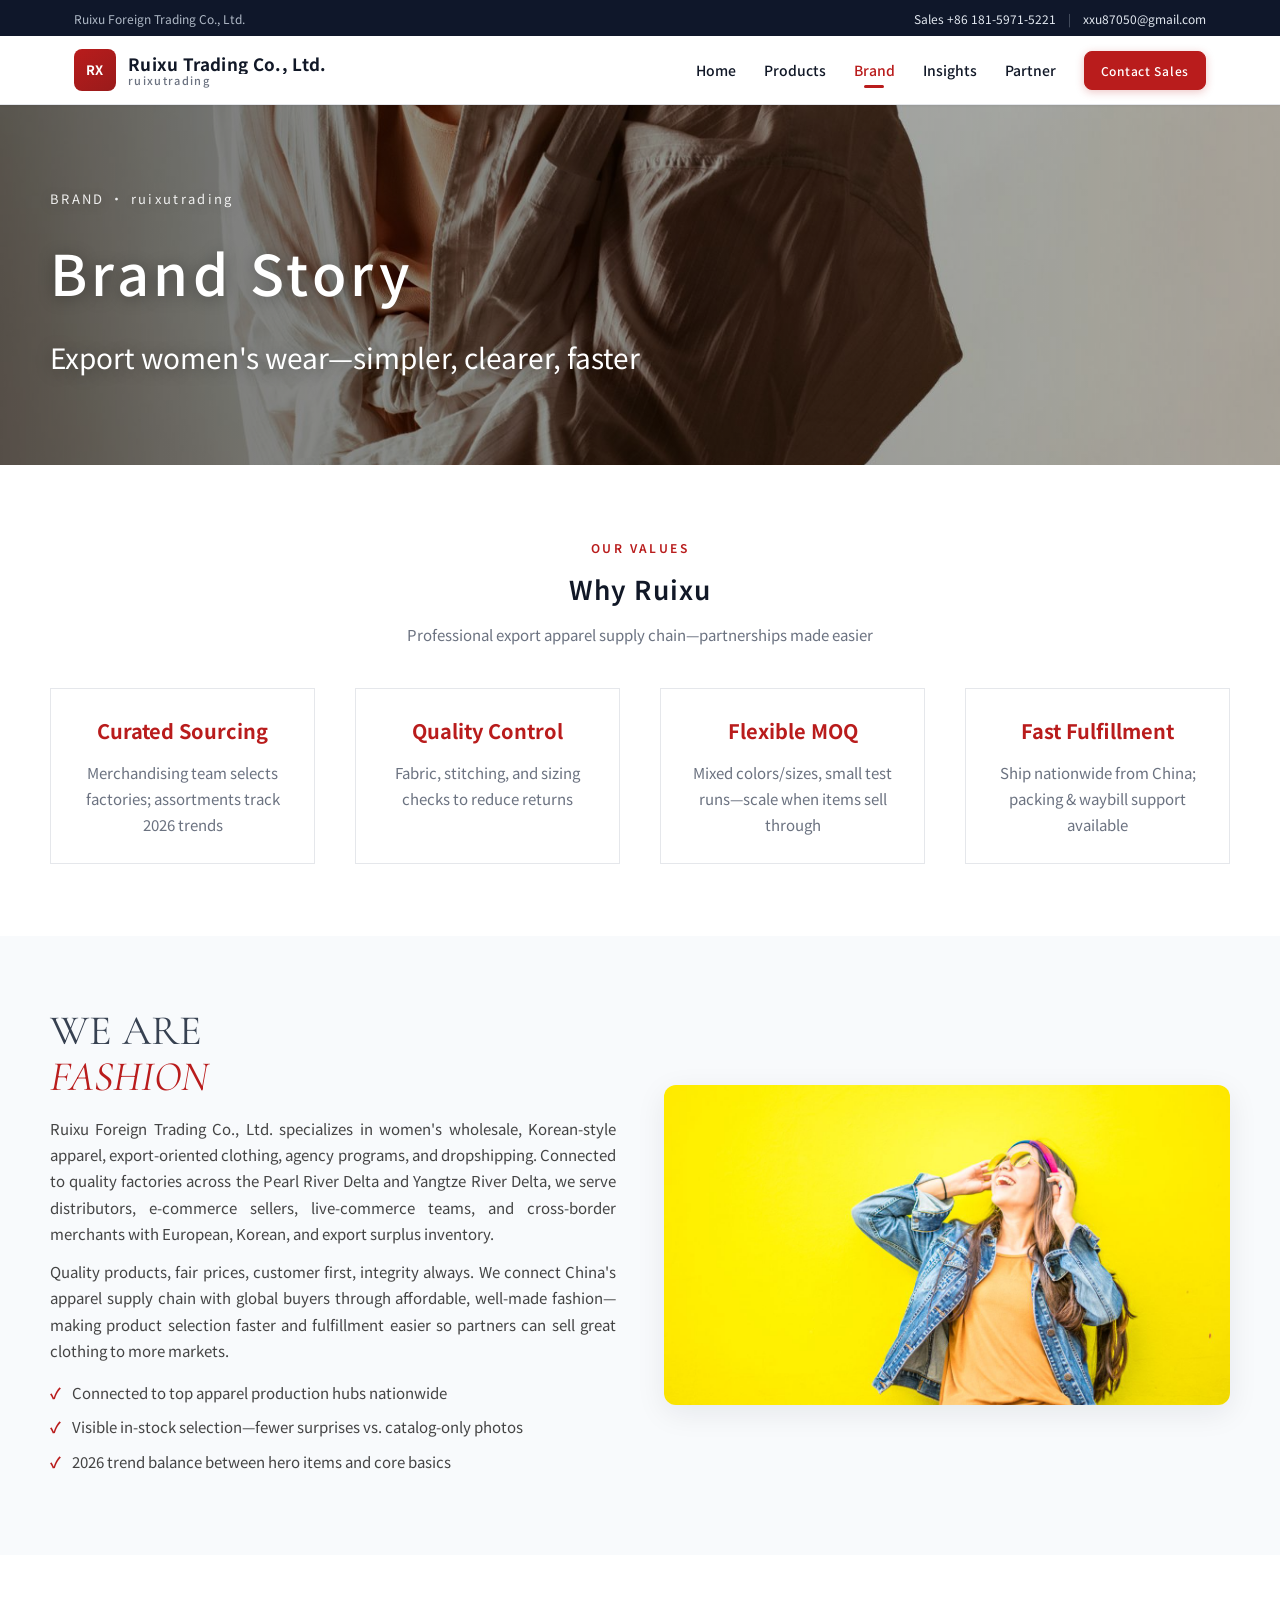
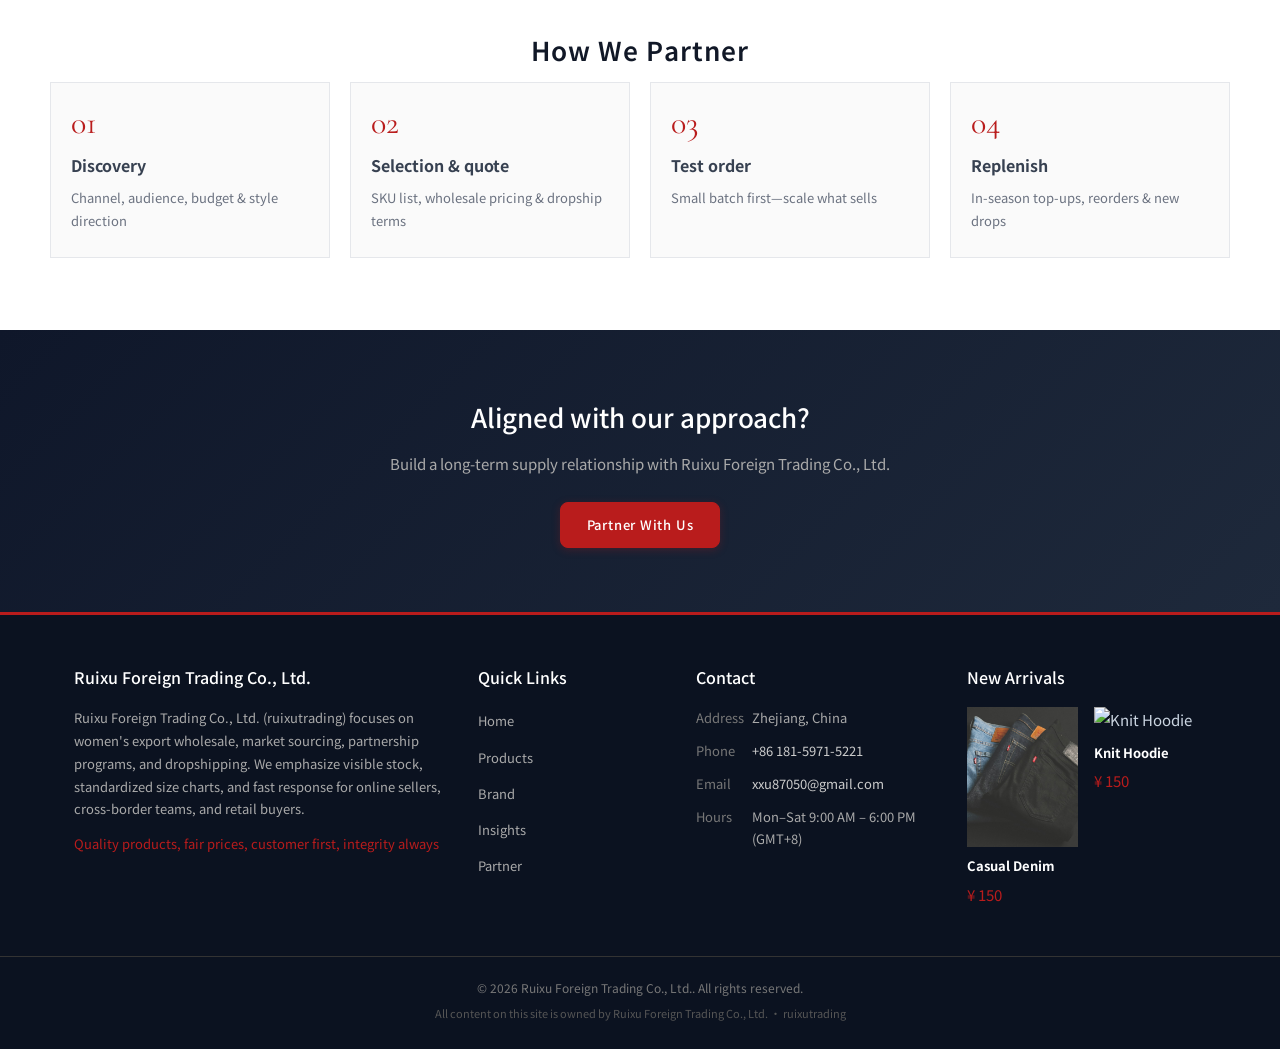
==== brand.html @ 1c5f370b "Initial commit: Ruixu Trading static site for Vercel. English multi-page wholesale site with assets," ====
<!DOCTYPE html>
<html lang="en">
  <head>
    <meta charset="UTF-8" />
    <meta name="viewport" content="width=device-width, initial-scale=1.0" />
    <title>Brand | Ruixu Foreign Trading</title>
    <link rel="stylesheet" href="css/style.css" />
  </head>
  <body data-page="brand">
    <div id="app">
      <main>
        <section class="hero hero--short hero--overlay" data-bg="heroBrand">
          <div class="hero__overlay">
            <div class="hero__inner">
              <p class="hero__eyebrow">BRAND · ruixutrading</p>
              <h1 class="hero__title">Brand Story</h1>
              <p class="hero__subtitle">Export women's wear—simpler, clearer, faster</p>
            </div>
          </div>
        </section>

        <section class="section">
          <div class="section__inner">
            <span class="section__eyebrow">OUR VALUES</span>
            <h2 class="section__title">Why Ruixu</h2>
            <p class="section__subtitle">Professional export apparel supply chain—partnerships made easier</p>
            <div class="features features--four" id="brand-values"></div>
          </div>
        </section>

        <section class="section section--gray">
          <div class="section__inner split">
            <div class="split__content">
              <h2>WE ARE<br /><em>FASHION</em></h2>
              <p id="brand-intro"></p>
              <p id="brand-motto"></p>
              <ul class="check-list">
                <li>Connected to top apparel production hubs nationwide</li>
                <li>Visible in-stock selection—fewer surprises vs. catalog-only photos</li>
                <li>2026 trend balance between hero items and core basics</li>
              </ul>
            </div>
            <div class="split__image" data-bg="weAreFashion"></div>
          </div>
        </section>

        <section class="section">
          <div class="section__inner">
            <h2 class="section__title">How We Partner</h2>
            <div class="steps">
              <div class="step"><span>01</span><h3>Discovery</h3><p>Channel, audience, budget & style direction</p></div>
              <div class="step"><span>02</span><h3>Selection & quote</h3><p>SKU list, wholesale pricing & dropship terms</p></div>
              <div class="step"><span>03</span><h3>Test order</h3><p>Small batch first—scale what sells</p></div>
              <div class="step"><span>04</span><h3>Replenish</h3><p>In-season top-ups, reorders & new drops</p></div>
            </div>
          </div>
        </section>

        <section class="cta-band">
          <div class="cta-band__inner">
            <h2>Aligned with our approach?</h2>
            <p>Build a long-term supply relationship with Ruixu Foreign Trading Co., Ltd.</p>
            <a class="btn btn--accent" href="franchise.html">Partner With Us</a>
          </div>
        </section>
      </main>
    </div>
    <script src="js/site-data.js"></script>
    <script src="js/apply-images.js"></script>
    <script src="js/layout.js"></script>
    <script>
      const { intro, motto, mission, brandValues } = window.SITE;
      document.getElementById("brand-intro").textContent = intro;
      document.getElementById("brand-motto").textContent = `${motto}. ${mission}`;
      const wrap = document.getElementById("brand-values");
      brandValues.forEach((v) => {
        wrap.insertAdjacentHTML(
          "beforeend",
          `<div class="feature feature--card"><h3>${v.title}</h3><p>${v.desc}</p></div>`
        );
      });
    </script>
  </body>
</html>
---- css/style.css ----
@import url("https://fonts.googleapis.com/css2?family=Cormorant+Garamond:ital,wght@0,400;0,600;1,400&family=Noto+Sans+SC:wght@300;400;500;700&display=swap");

:root {
  --accent: #b91c1c;
  --accent-dark: #991b1b;
  --accent-soft: #fef2f2;
  --ink: #111827;
  --text: #374151;
  --muted: #6b7280;
  --line: #e5e7eb;
  --surface: #ffffff;
  --surface-muted: #f8fafc;
  --surface-dark: #0f172a;
  --max: 1180px;
  --header-h: 68px;
  --topbar-h: 36px;
  --radius: 8px;
  --radius-lg: 12px;
  --shadow-sm: 0 1px 2px rgba(15, 23, 42, 0.06);
  --shadow-md: 0 8px 30px rgba(15, 23, 42, 0.08);
  --font-display: "Cormorant Garamond", Georgia, "Times New Roman", serif;
}

*,
*::before,
*::after {
  box-sizing: border-box;
}

html {
  scroll-behavior: smooth;
}

body {
  margin: 0;
  color: var(--text);
  font-family: "Noto Sans SC", "PingFang SC", "Microsoft YaHei", sans-serif;
  font-size: 15px;
  line-height: 1.75;
  background: var(--surface);
  -webkit-font-smoothing: antialiased;
}

img {
  max-width: 100%;
  display: block;
}

a {
  color: inherit;
  text-decoration: none;
}

#app {
  min-height: 100vh;
  display: flex;
  flex-direction: column;
}

main {
  flex: 1;
}

.site-shell {
  position: sticky;
  top: 0;
  z-index: 200;
  box-shadow: var(--shadow-sm);
}

.topbar {
  background: var(--surface-dark);
  color: #cbd5e1;
  font-size: 12px;
  height: var(--topbar-h);
  display: flex;
  align-items: center;
}

.topbar__inner {
  max-width: var(--max);
  margin: 0 auto;
  padding: 0 24px;
  width: 100%;
  display: flex;
  align-items: center;
  justify-content: space-between;
  gap: 16px;
}

.topbar__company {
  white-space: nowrap;
  overflow: hidden;
  text-overflow: ellipsis;
  opacity: 0.85;
}

.topbar__links {
  display: flex;
  align-items: center;
  gap: 12px;
  flex-shrink: 0;
}

.topbar__links a {
  color: #e2e8f0;
  transition: color 0.2s;
}

.topbar__links a:hover {
  color: #fff;
}

.topbar__sep {
  opacity: 0.35;
}

.site-header {
  background: rgba(255, 255, 255, 0.96);
  backdrop-filter: blur(10px);
  border-bottom: 1px solid var(--line);
}

.header-inner {
  max-width: var(--max);
  margin: 0 auto;
  min-height: var(--header-h);
  display: flex;
  align-items: center;
  justify-content: space-between;
  gap: 20px;
  padding: 0 24px;
}

.logo {
  display: flex;
  align-items: center;
  gap: 12px;
  min-width: 0;
}

.logo-mark {
  width: 42px;
  height: 42px;
  border-radius: var(--radius);
  background: linear-gradient(145deg, var(--accent) 0%, var(--accent-dark) 100%);
  color: #fff;
  font-size: 13px;
  font-weight: 700;
  letter-spacing: 0.04em;
  display: flex;
  align-items: center;
  justify-content: center;
  flex-shrink: 0;
}

.logo-text {
  display: flex;
  flex-direction: column;
  line-height: 1.25;
  min-width: 0;
}

.logo-name {
  font-size: 17px;
  font-weight: 700;
  letter-spacing: 0.02em;
  color: var(--ink);
  white-space: nowrap;
  overflow: hidden;
  text-overflow: ellipsis;
}

.logo-brand {
  font-size: 11px;
  font-weight: 500;
  color: var(--muted);
  letter-spacing: 0.12em;
  text-transform: lowercase;
}

.main-nav {
  display: flex;
  gap: 28px;
  margin-left: auto;
}

.nav-link {
  position: relative;
  padding: 10px 0;
  font-size: 14px;
  font-weight: 500;
  color: var(--ink);
  transition: color 0.2s;
}

.nav-link:hover,
.nav-link.is-active {
  color: var(--accent);
}

.nav-link.is-active::after {
  content: "";
  position: absolute;
  left: 50%;
  transform: translateX(-50%);
  bottom: 4px;
  width: 20px;
  height: 3px;
  border-radius: 2px;
  background: var(--accent);
}

.header-cta {
  flex-shrink: 0;
  margin-left: 8px;
}

.hero {
  position: relative;
  min-height: 420px;
  background-size: cover;
  background-position: center;
  display: flex;
  align-items: center;
}

.hero--overlay::before {
  content: "";
  position: absolute;
  inset: 0;
  background: linear-gradient(90deg, rgba(0, 0, 0, 0.55) 0%, rgba(0, 0, 0, 0.2) 100%);
}

.hero--overlay .hero__title,
.hero--overlay .hero__subtitle,
.hero--overlay .hero__eyebrow {
  color: #fff;
  text-shadow: 0 2px 16px rgba(0, 0, 0, 0.35);
}

.hero__eyebrow {
  margin: 0 0 12px;
  font-size: 13px;
  letter-spacing: 0.18em;
  opacity: 0.9;
}

.hero__actions {
  margin: 28px 0 0;
  display: flex;
  flex-wrap: wrap;
  gap: 12px;
}

.btn--ghost {
  background: transparent;
  border-color: #fff;
  color: #fff;
}

.btn--ghost:hover {
  background: #fff;
  color: #111;
}

.btn--block {
  display: block;
  width: 100%;
  text-align: center;
}

.hero--short {
  min-height: 360px;
}

.hero__overlay {
  position: relative;
  z-index: 1;
  width: 100%;
  padding: 48px 24px;
}

.hero__inner {
  max-width: var(--max);
  margin: 0 auto;
}

.hero__title {
  margin: 0;
  font-size: clamp(32px, 5vw, 56px);
  font-weight: 500;
  letter-spacing: 0.08em;
  color: #111;
  text-shadow: 0 1px 12px rgba(255, 255, 255, 0.6);
}

.hero__subtitle {
  margin: 12px 0 0;
  font-size: clamp(18px, 2.5vw, 28px);
  color: #222;
}

.hero__en {
  font-family: "Cormorant Garamond", Georgia, serif;
  font-style: italic;
  font-size: clamp(28px, 4vw, 48px);
  letter-spacing: 0.12em;
}

.strip {
  background: linear-gradient(90deg, var(--accent-dark) 0%, var(--accent) 50%, var(--accent-dark) 100%);
  color: #fff;
  text-align: center;
  padding: 14px 24px;
  font-size: 14px;
  letter-spacing: 0.02em;
}

.trust-bar {
  background: var(--surface-muted);
  border-bottom: 1px solid var(--line);
  padding: 20px 24px;
}

.trust-bar__inner {
  max-width: var(--max);
  margin: 0 auto;
  display: grid;
  grid-template-columns: repeat(4, 1fr);
  gap: 16px;
}

.trust-item {
  text-align: center;
  padding: 8px 12px;
}

.trust-item strong {
  display: block;
  font-size: 18px;
  font-weight: 700;
  color: var(--ink);
  margin-bottom: 4px;
}

.trust-item span {
  font-size: 13px;
  color: var(--muted);
}

.section {
  padding: 72px 24px;
}

.section--gray {
  background: var(--surface-muted);
}

.section__inner {
  max-width: var(--max);
  margin: 0 auto;
}

.section__title {
  margin: 0 0 10px;
  text-align: center;
  font-size: 26px;
  font-weight: 600;
  letter-spacing: 0.04em;
  color: var(--ink);
}

.section__title--left {
  text-align: left;
}

.section__eyebrow {
  display: block;
  text-align: center;
  font-size: 12px;
  font-weight: 600;
  letter-spacing: 0.2em;
  text-transform: uppercase;
  color: var(--accent);
  margin-bottom: 8px;
}

.section__subtitle {
  margin: 0 0 40px;
  text-align: center;
  color: var(--muted);
  font-size: 15px;
  max-width: 640px;
  margin-left: auto;
  margin-right: auto;
}

.split {
  display: grid;
  grid-template-columns: 1fr 1fr;
  gap: 48px;
  align-items: center;
}

.split__image {
  min-height: 320px;
  background-size: cover;
  background-position: center;
  border-radius: var(--radius-lg);
  box-shadow: var(--shadow-md);
}

.split__content h2 {
  margin: 0 0 16px;
  font-family: "Cormorant Garamond", Georgia, serif;
  font-size: 42px;
  font-weight: 400;
  line-height: 1.1;
}

.split__content h2 em {
  display: block;
  font-style: italic;
  color: var(--accent);
}

.split__content p {
  margin: 0 0 12px;
  color: #444;
  text-align: justify;
}

.features {
  display: grid;
  grid-template-columns: repeat(2, 1fr);
  gap: 40px;
  margin-top: 48px;
}

.features--four {
  grid-template-columns: repeat(4, 1fr);
  margin-top: 0;
}

.feature--card {
  text-align: left;
  padding: 24px;
  background: #fff;
  border: 1px solid var(--line);
  transition: box-shadow 0.2s;
}

.feature--card:hover {
  box-shadow: 0 8px 24px rgba(0, 0, 0, 0.06);
}

.feature--card h3 {
  margin: 0 0 10px;
  font-size: 17px;
  color: var(--accent);
}

.service-grid {
  display: grid;
  grid-template-columns: repeat(4, 1fr);
  gap: 20px;
}

.service-card {
  padding: 24px;
  background: #fff;
  border: 1px solid var(--line);
  border-radius: var(--radius-lg);
  height: 100%;
  box-shadow: var(--shadow-sm);
  transition: box-shadow 0.2s, transform 0.2s;
}

.service-card:hover {
  box-shadow: var(--shadow-md);
  transform: translateY(-2px);
}

.service-card--light {
  background: #fff;
}

.service-card h3 {
  margin: 0 0 10px;
  font-size: 16px;
  font-weight: 500;
}

.service-card p {
  margin: 0;
  font-size: 13px;
  color: var(--muted);
  line-height: 1.65;
}

.product-catalog {
  display: grid;
  grid-template-columns: repeat(4, 1fr);
  gap: 20px;
}

.product-tile {
  border: 1px solid var(--line);
  background: #fff;
  overflow: hidden;
  border-radius: var(--radius-lg);
  transition: box-shadow 0.2s, transform 0.2s;
}

.product-tile:hover {
  box-shadow: 0 10px 28px rgba(0, 0, 0, 0.08);
}

.product-tile__img {
  aspect-ratio: 3 / 4;
  overflow: hidden;
  background: #f0f0f0;
}

.product-tile__img img {
  width: 100%;
  height: 100%;
  object-fit: cover;
}

.product-tile__body {
  padding: 16px;
}

.product-tile h3 {
  margin: 0 0 8px;
  font-size: 15px;
  font-weight: 500;
}

.product-tile__price {
  margin: 0;
  color: var(--accent);
  font-weight: 500;
}

.product-tile__hint {
  margin: 6px 0 0;
  font-size: 12px;
  color: #999;
}

.check-list {
  margin: 16px 0 0;
  padding-left: 0;
  list-style: none;
}

.check-list li {
  position: relative;
  padding-left: 22px;
  margin-bottom: 8px;
  color: #444;
}

.check-list li::before {
  content: "✓";
  position: absolute;
  left: 0;
  color: var(--accent);
  font-weight: 700;
}

.steps {
  display: grid;
  grid-template-columns: repeat(4, 1fr);
  gap: 20px;
}

.step {
  padding: 24px 20px;
  border: 1px solid var(--line);
  background: #fafafa;
}

.step span {
  display: block;
  font-family: "Cormorant Garamond", Georgia, serif;
  font-size: 32px;
  color: var(--accent);
  line-height: 1;
  margin-bottom: 12px;
}

.step h3 {
  margin: 0 0 8px;
  font-size: 16px;
}

.step p {
  margin: 0;
  font-size: 13px;
  color: var(--muted);
}

.cta-band {
  background: linear-gradient(135deg, #0f172a 0%, #1e293b 100%);
  color: #fff;
  padding: 64px 24px;
}

.cta-band__inner {
  max-width: 720px;
  margin: 0 auto;
  text-align: center;
}

.cta-band h2 {
  margin: 0 0 12px;
  font-size: 26px;
  font-weight: 500;
}

.cta-band p {
  margin: 0 0 24px;
  color: #aaa;
  font-size: 15px;
}

.franchise-layout {
  display: grid;
  grid-template-columns: 1.1fr 0.9fr;
  gap: 32px;
  align-items: start;
}

.form-section--card {
  max-width: none;
  padding: 36px;
  border: 1px solid var(--line);
  border-radius: var(--radius-lg);
  background: #fff;
  box-shadow: var(--shadow-md);
}

.form-lead {
  margin: -8px 0 20px;
  color: var(--muted);
  font-size: 14px;
}

.form-row {
  display: grid;
  grid-template-columns: 1fr 1fr;
  gap: 16px;
}

.franchise-aside {
  padding: 28px;
  background: var(--surface-muted);
  border: 1px solid var(--line);
  border-radius: var(--radius-lg);
}

.franchise-aside h3 {
  margin: 0 0 12px;
  font-size: 18px;
}

.franchise-aside p {
  margin: 0 0 20px;
  color: var(--muted);
  font-size: 14px;
}

.franchise-aside__img {
  margin-top: 20px;
  min-height: 180px;
  background-size: cover;
  background-position: center;
  border-radius: 4px;
}

.feature {
  text-align: center;
  padding: 24px;
}

.feature img {
  width: 72px;
  height: 72px;
  object-fit: cover;
  border-radius: 50%;
  margin: 0 auto 16px;
}

.banner-wide {
  min-height: 280px;
  margin-bottom: 24px;
}

.feature h3 {
  margin: 0 0 12px;
  font-size: 20px;
}

.feature p {
  margin: 0;
  color: var(--muted);
}

.product-row {
  display: grid;
  grid-template-columns: repeat(4, 1fr);
  gap: 16px;
}

.product-card {
  position: relative;
  overflow: hidden;
  background: #eee;
  aspect-ratio: 3 / 4;
  border-radius: var(--radius-lg);
  box-shadow: var(--shadow-sm);
}

.product-card img {
  width: 100%;
  height: 100%;
  object-fit: cover;
  transition: transform 0.4s ease;
}

.product-card:hover img {
  transform: scale(1.05);
}

.product-card__label {
  position: absolute;
  left: 0;
  right: 0;
  bottom: 0;
  padding: 12px;
  background: linear-gradient(transparent, rgba(0, 0, 0, 0.65));
  color: #fff;
  font-size: 13px;
}

.btn {
  display: inline-block;
  padding: 11px 26px;
  border: 1px solid var(--ink);
  border-radius: var(--radius);
  font-size: 13px;
  font-weight: 500;
  letter-spacing: 0.06em;
  transition: all 0.2s ease;
  cursor: pointer;
}

.btn:hover {
  background: var(--ink);
  color: #fff;
}

.btn--sm {
  padding: 8px 16px;
  font-size: 12px;
}

.btn--accent {
  background: var(--accent);
  border-color: var(--accent);
  color: #fff;
  box-shadow: 0 2px 8px rgba(185, 28, 28, 0.25);
}

.btn--accent:hover {
  background: var(--accent-dark);
  border-color: var(--accent-dark);
  color: #fff;
  box-shadow: 0 4px 14px rgba(185, 28, 28, 0.35);
}

.text-center {
  text-align: center;
}

.mission {
  display: grid;
  grid-template-columns: 1.1fr 0.9fr;
  gap: 0;
  min-height: 360px;
}

.mission__image {
  background-size: cover;
  background-position: center;
}

.mission__body {
  background: #111;
  color: #fff;
  padding: 48px;
  display: flex;
  flex-direction: column;
  justify-content: center;
}

.mission__body h2 {
  margin: 0 0 16px;
  font-family: "Cormorant Garamond", Georgia, serif;
  font-size: 36px;
  letter-spacing: 0.1em;
}

.mission__body p {
  margin: 0 0 24px;
  color: #ccc;
}

.section-head {
  display: flex;
  align-items: flex-end;
  justify-content: space-between;
  gap: 16px;
  margin-bottom: 32px;
}

.news-grid {
  display: grid;
  grid-template-columns: repeat(3, 1fr);
  gap: 24px;
}

.news-card {
  display: block;
  background: #fff;
  border: 1px solid var(--line);
  border-radius: var(--radius-lg);
  overflow: hidden;
  transition: box-shadow 0.2s, transform 0.2s;
}

.news-card:hover {
  box-shadow: 0 12px 32px rgba(0, 0, 0, 0.1);
  transform: translateY(-2px);
}

.news-card--rich .news-card__thumb {
  aspect-ratio: 16 / 10;
  overflow: hidden;
  background: #eee;
}

.news-card--rich .news-card__thumb img {
  width: 100%;
  height: 100%;
  object-fit: cover;
}

.news-card__body {
  padding: 18px 20px 20px;
}

.news-card h3 {
  margin: 10px 0 10px;
  font-size: 16px;
  line-height: 1.5;
  font-weight: 500;
}

.news-card p {
  margin: 0;
  color: var(--muted);
  font-size: 13px;
  display: -webkit-box;
  -webkit-line-clamp: 3;
  -webkit-box-orient: vertical;
  overflow: hidden;
}

.news-card__meta {
  display: block;
  margin-top: 12px;
  font-size: 12px;
  color: #999;
}

.news-hero {
  position: relative;
  min-height: 320px;
  background-size: cover;
  background-position: center;
  display: flex;
  align-items: flex-end;
}

.news-hero::before {
  content: "";
  position: absolute;
  inset: 0;
  background: linear-gradient(180deg, rgba(0, 0, 0, 0.35) 0%, rgba(0, 0, 0, 0.72) 100%);
}

.news-hero__inner {
  position: relative;
  z-index: 1;
  max-width: var(--max);
  margin: 0 auto;
  padding: 48px 24px 56px;
  width: 100%;
  color: #fff;
}

.news-hero__eyebrow {
  margin: 0 0 8px;
  font-size: 13px;
  letter-spacing: 0.2em;
  text-transform: uppercase;
  opacity: 0.85;
}

.news-hero h1 {
  margin: 0 0 12px;
  font-size: clamp(32px, 5vw, 44px);
  font-weight: 500;
}

.news-hero__desc {
  margin: 0 0 24px;
  max-width: 560px;
  font-size: 15px;
  line-height: 1.7;
  opacity: 0.92;
}

.news-stats {
  display: flex;
  flex-wrap: wrap;
  gap: 24px;
  font-size: 14px;
}

.news-stats strong {
  color: #fff;
  font-size: 20px;
  margin-right: 4px;
}

.section--news {
  padding-top: 48px;
}

.news-toolbar {
  margin-bottom: 28px;
}

.news-tabs {
  display: flex;
  flex-wrap: wrap;
  gap: 10px;
  margin-bottom: 10px;
}

.news-tab {
  border: 1px solid var(--line);
  background: #fff;
  padding: 8px 18px;
  font: inherit;
  font-size: 14px;
  cursor: pointer;
  border-radius: 999px;
  transition: all 0.2s;
}

.news-tab:hover {
  border-color: var(--accent);
  color: var(--accent);
}

.news-tab.is-active {
  background: var(--accent);
  border-color: var(--accent);
  color: #fff;
}

.news-toolbar__hint {
  margin: 0;
  font-size: 12px;
  color: #999;
}

.news-featured {
  display: grid;
  grid-template-columns: 1.2fr 1fr;
  gap: 0;
  margin-bottom: 40px;
  border: 1px solid var(--line);
  overflow: hidden;
  background: #fff;
  transition: box-shadow 0.2s;
}

.news-featured:hover {
  box-shadow: 0 16px 40px rgba(0, 0, 0, 0.1);
}

.news-featured__media {
  min-height: 280px;
  max-height: 360px;
  overflow: hidden;
}

.news-featured__media img {
  width: 100%;
  height: 100%;
  object-fit: cover;
}

.news-featured__body {
  padding: 32px 28px;
  display: flex;
  flex-direction: column;
  justify-content: center;
}

.news-featured__badge {
  display: inline-block;
  margin: 8px 0 12px;
  font-size: 12px;
  color: var(--accent);
  letter-spacing: 0.08em;
}

.news-featured h2 {
  margin: 0 0 12px;
  font-size: 22px;
  line-height: 1.45;
  font-weight: 500;
}

.news-featured p {
  margin: 0;
  color: var(--muted);
  font-size: 14px;
  line-height: 1.7;
  display: -webkit-box;
  -webkit-line-clamp: 4;
  -webkit-box-orient: vertical;
  overflow: hidden;
}

.news-feed {
  display: flex;
  flex-direction: column;
  gap: 24px;
}

.news-article {
  display: grid;
  grid-template-columns: 280px 1fr;
  gap: 28px;
  padding: 24px;
  border: 1px solid var(--line);
  background: #fff;
  transition: box-shadow 0.2s, border-color 0.2s;
}

.news-article.is-highlight {
  border-color: var(--accent);
  box-shadow: 0 0 0 1px var(--accent);
}

.news-article__media {
  border-radius: 4px;
  overflow: hidden;
  aspect-ratio: 4 / 3;
  background: #eee;
}

.news-article__media img {
  width: 100%;
  height: 100%;
  object-fit: cover;
}

.news-article__head {
  display: flex;
  flex-wrap: wrap;
  align-items: center;
  gap: 12px;
  margin-bottom: 10px;
  font-size: 12px;
  color: #999;
}

.news-article h2 {
  margin: 0 0 12px;
  font-size: 20px;
  font-weight: 500;
  line-height: 1.45;
  cursor: pointer;
}

.news-article h2:hover {
  color: var(--accent);
}

.news-article__lead {
  margin: 0;
  color: var(--muted);
  font-size: 14px;
  line-height: 1.75;
}

.news-article__full {
  display: none;
  margin-top: 16px;
  padding-top: 16px;
  border-top: 1px dashed var(--line);
  font-size: 14px;
  line-height: 1.85;
  color: #444;
}

.news-article__full p {
  margin: 0 0 12px;
}

.news-article.is-expanded .news-article__full {
  display: block;
}

.news-tag {
  display: inline-block;
  padding: 3px 10px;
  font-size: 12px;
  border-radius: 4px;
  font-weight: 500;
}

.news-tag--trend {
  background: #fdecea;
  color: #c0392b;
}

.news-tag--wholesale {
  background: #eaf4fd;
  color: #2471a3;
}

.news-tag--style {
  background: #f4ecf7;
  color: #7d3c98;
}

.news-tag--industry {
  background: #eafaf1;
  color: #1e8449;
}

.news-tag--fabric {
  background: #fef9e7;
  color: #b7950b;
}

.news-meta {
  color: #999;
  font-size: 13px;
  white-space: nowrap;
}

.tag {
  display: inline-block;
  padding: 2px 8px;
  background: #f0f0f0;
  font-size: 12px;
  margin-right: 8px;
}

.form-section {
  max-width: 640px;
  margin: 0 auto;
}

.form-group {
  margin-bottom: 16px;
}

.form-group label {
  display: block;
  margin-bottom: 6px;
  color: #444;
}

.form-group input,
.form-group textarea,
.form-group select {
  width: 100%;
  padding: 11px 14px;
  border: 1px solid var(--line);
  border-radius: var(--radius);
  font: inherit;
  background: var(--surface);
  transition: border-color 0.2s, box-shadow 0.2s;
}

.form-group input:focus,
.form-group textarea:focus,
.form-group select:focus {
  outline: none;
  border-color: var(--accent);
  box-shadow: 0 0 0 3px rgba(185, 28, 28, 0.12);
}

.form-group textarea {
  min-height: 120px;
  resize: vertical;
}

.site-footer {
  background: #0b1220;
  color: #cbd5e1;
  margin-top: 0;
  border-top: 3px solid var(--accent);
}

.footer-inner {
  max-width: var(--max);
  margin: 0 auto;
  padding: 48px 24px;
  display: grid;
  grid-template-columns: 1.2fr 0.8fr;
  gap: 48px;
}

.footer-inner--cols {
  grid-template-columns: 1.4fr 0.7fr 0.9fr 0.9fr;
  gap: 32px;
}

.footer-about p {
  margin: 0 0 12px;
  font-size: 13px;
  line-height: 1.75;
  color: #aaa;
}

.footer-motto {
  color: var(--accent) !important;
  font-size: 13px !important;
}

.footer-links ul {
  margin: 0;
  padding: 0;
  list-style: none;
}

.footer-links li {
  margin-bottom: 10px;
}

.footer-links a {
  color: #aaa;
  font-size: 13px;
  transition: color 0.2s;
}

.footer-links a:hover {
  color: #fff;
}

.footer-contact-list {
  margin: 0;
  padding: 0;
  list-style: none;
  font-size: 13px;
}

.footer-contact-list li {
  display: grid;
  grid-template-columns: 48px 1fr;
  gap: 8px;
  margin-bottom: 10px;
  color: #aaa;
}

.footer-contact-list span {
  color: #777;
}

.footer-contact-list a {
  color: #ccc;
}

.footer-contact-list a:hover {
  color: #fff;
}

.footer-contact-list--light li {
  color: var(--muted);
}

.footer-contact-list--light span {
  color: #999;
}

.footer-contact-list--light a {
  color: var(--accent);
}

.footer-contact-list--light a:hover {
  text-decoration: underline;
}

.footer-inner h3 {
  margin: 0 0 16px;
  color: #fff;
  font-size: 16px;
  font-weight: 500;
}

.footer-product-grid {
  display: grid;
  grid-template-columns: 1fr 1fr;
  gap: 16px;
}

.footer-product h4 {
  margin: 8px 0 4px;
  font-size: 13px;
  color: #fff;
}

.footer-product .price {
  margin: 0;
  color: var(--accent);
}

.footer-copy {
  text-align: center;
  padding: 20px 16px;
  border-top: 1px solid #333;
  font-size: 12px;
  color: #777;
}

.footer-copy p {
  margin: 0 0 6px;
}

.footer-copy__sub {
  font-size: 11px;
  color: #555 !important;
}

@media (max-width: 960px) {
  .main-nav {
    gap: 16px;
    font-size: 13px;
  }

  .split,
  .mission,
  .features,
  .features--four,
  .service-grid,
  .product-catalog,
  .steps,
  .franchise-layout,
  .form-row,
  .product-row,
  .news-grid,
  .news-featured,
  .news-article,
  .footer-inner,
  .footer-inner--cols {
    grid-template-columns: 1fr;
  }

  .news-article {
    grid-template-columns: 1fr;
  }

  .section-head {
    flex-direction: column;
    align-items: flex-start;
  }

  .hero {
    min-height: 280px;
  }

  .trust-bar__inner {
    grid-template-columns: repeat(2, 1fr);
  }
}

@media (max-width: 640px) {
  .topbar__company {
    display: none;
  }

  .topbar__inner {
    justify-content: center;
  }

  .topbar__sep {
    display: none;
  }

  .topbar__links {
    flex-direction: column;
    gap: 2px;
    align-items: center;
    font-size: 11px;
  }

  .header-inner {
    flex-wrap: wrap;
    padding: 12px 16px;
    gap: 12px;
  }

  .main-nav {
    order: 3;
    width: 100%;
    flex-wrap: wrap;
    justify-content: center;
    gap: 12px 20px;
    margin-left: 0;
  }

  .header-cta {
    margin-left: auto;
  }

  .trust-bar__inner {
    grid-template-columns: repeat(2, 1fr);
  }
}
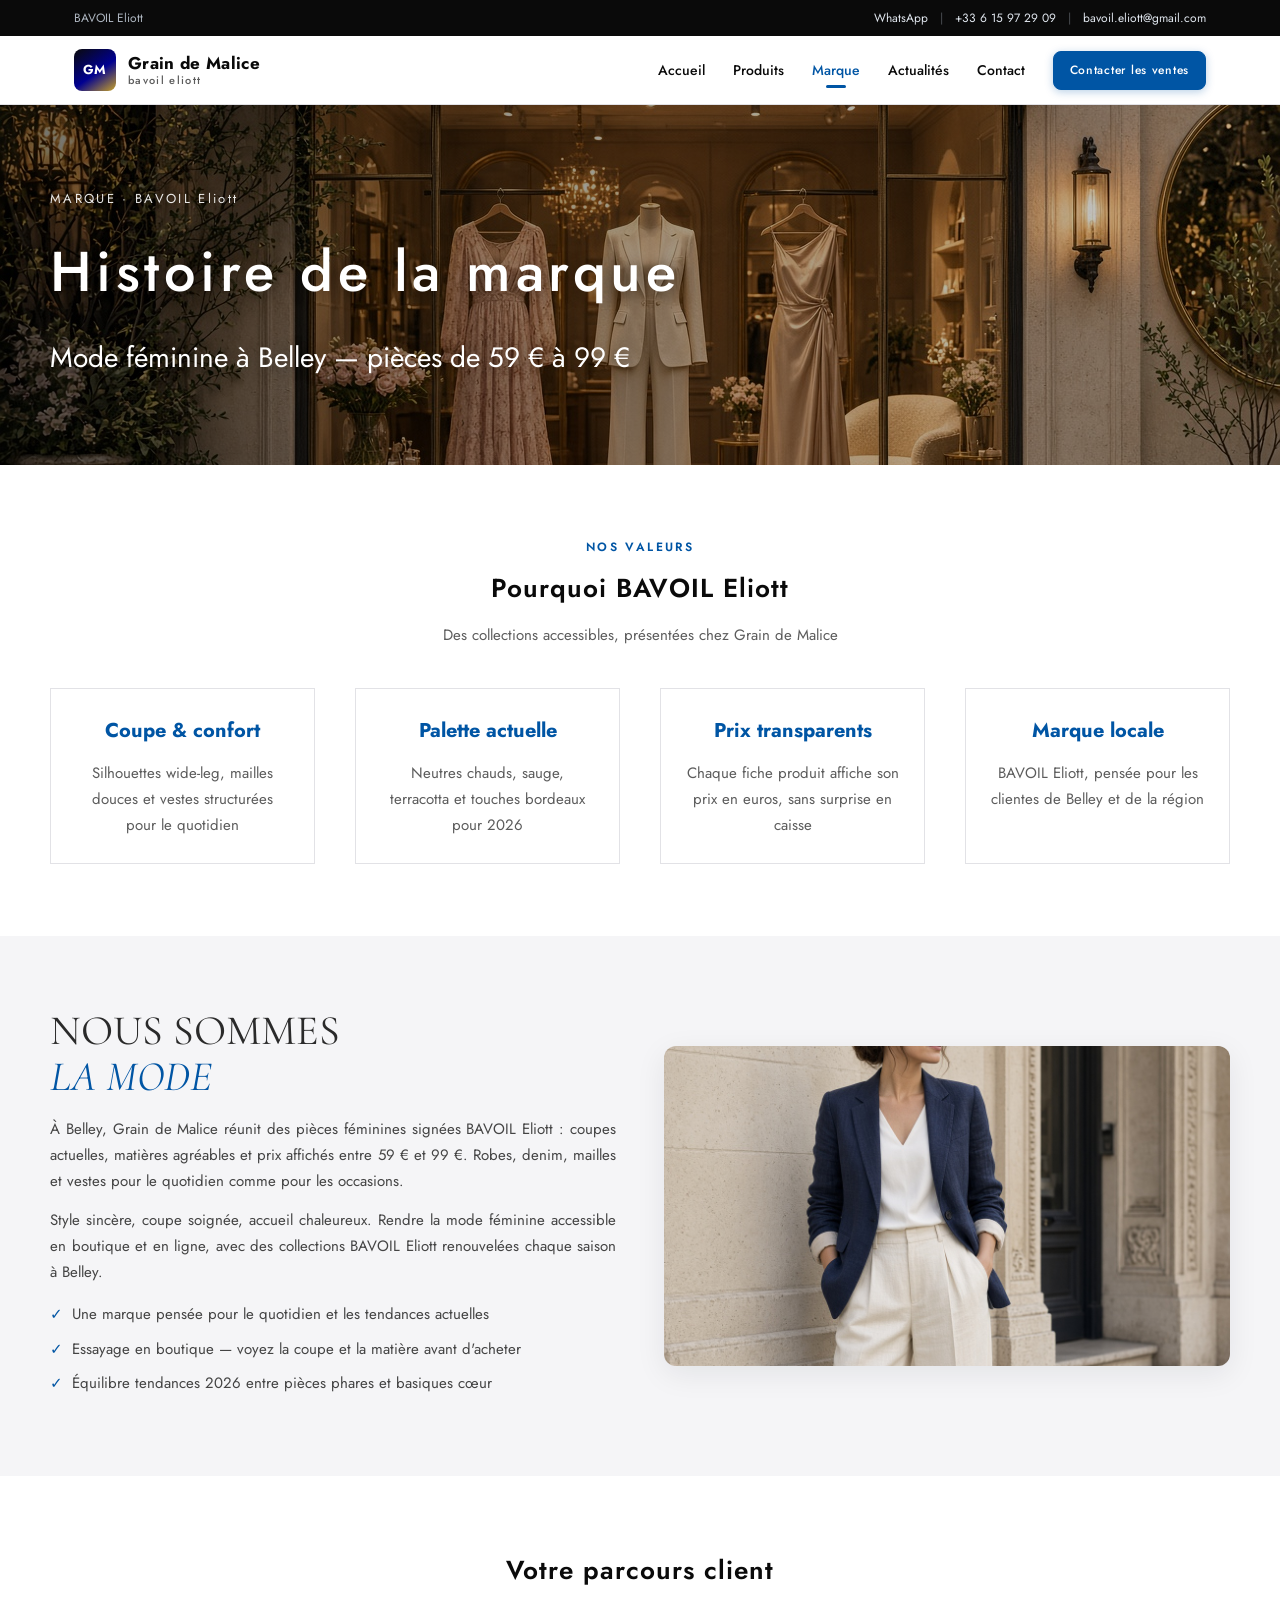
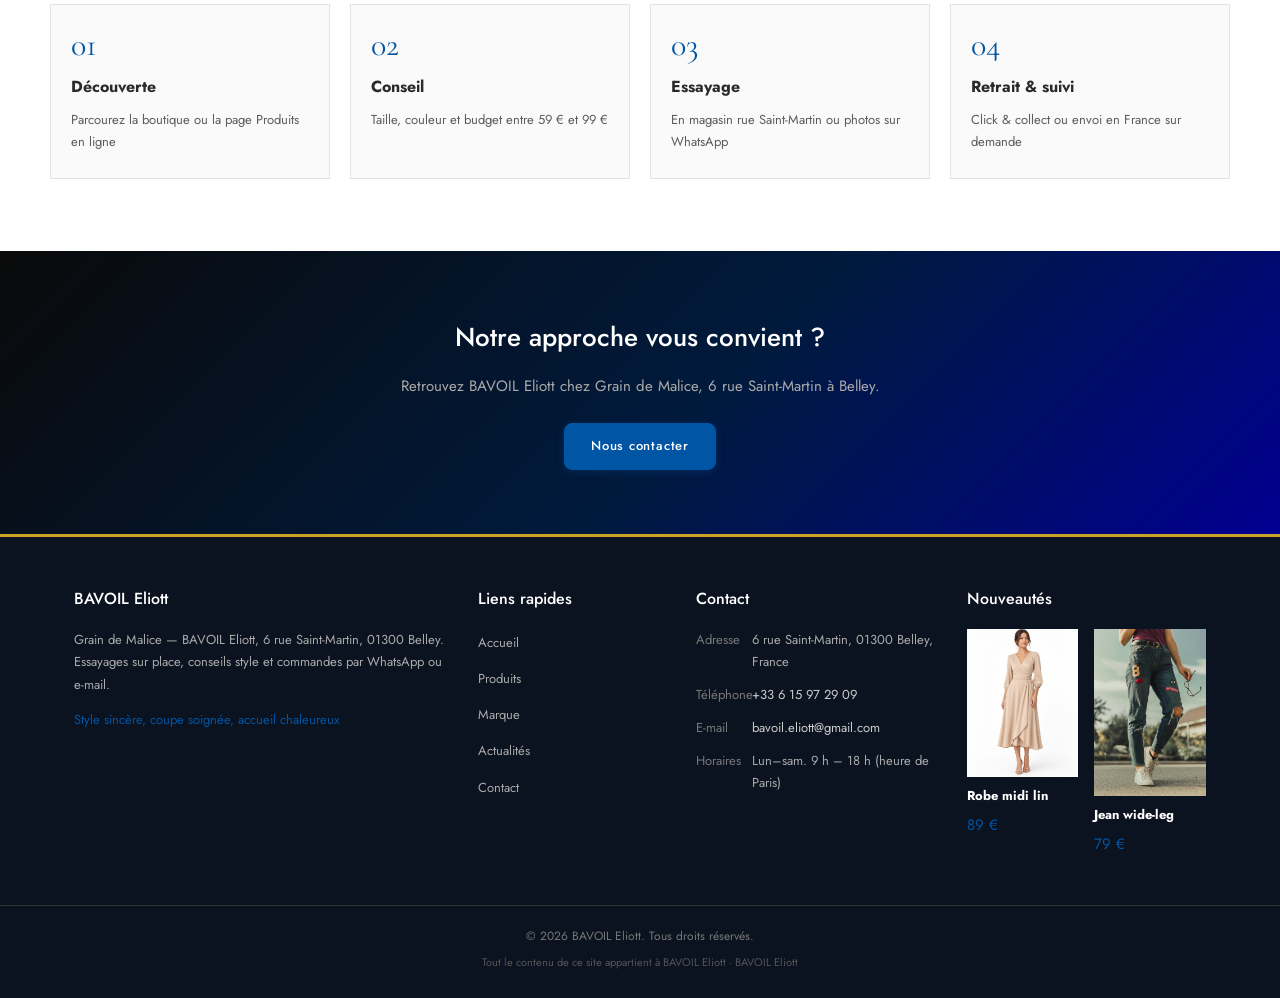
==== commit 518246b5: "Rebrand as Grain de Malice (franceshop): French boutique site, pricing, and assets. Co-authored-by: " ====
--- a/brand.html
+++ b/brand.html
@@ -1,9 +1,9 @@
 <!DOCTYPE html>
-<html lang="en">
+<html lang="fr">
   <head>
     <meta charset="UTF-8" />
     <meta name="viewport" content="width=device-width, initial-scale=1.0" />
-    <title>Brand | Ruixu Foreign Trading</title>
+    <title>Marque | BAVOIL Eliott · Grain de Malice</title>
     <link rel="stylesheet" href="css/style.css" />
   </head>
   <body data-page="brand">
@@ -12,18 +12,18 @@
         <section class="hero hero--short hero--overlay" data-bg="heroBrand">
           <div class="hero__overlay">
             <div class="hero__inner">
-              <p class="hero__eyebrow">BRAND · ruixutrading</p>
-              <h1 class="hero__title">Brand Story</h1>
-              <p class="hero__subtitle">Export women's wear—simpler, clearer, faster</p>
+              <p class="hero__eyebrow">MARQUE · BAVOIL Eliott</p>
+              <h1 class="hero__title">Histoire de la marque</h1>
+              <p class="hero__subtitle">Mode féminine à Belley — pièces de 59 € à 99 €</p>
             </div>
           </div>
         </section>
 
         <section class="section">
           <div class="section__inner">
-            <span class="section__eyebrow">OUR VALUES</span>
-            <h2 class="section__title">Why Ruixu</h2>
-            <p class="section__subtitle">Professional export apparel supply chain—partnerships made easier</p>
+            <span class="section__eyebrow">NOS VALEURS</span>
+            <h2 class="section__title">Pourquoi BAVOIL Eliott</h2>
+            <p class="section__subtitle">Des collections accessibles, présentées chez Grain de Malice</p>
             <div class="features features--four" id="brand-values"></div>
           </div>
         </section>
@@ -31,13 +31,13 @@
         <section class="section section--gray">
           <div class="section__inner split">
             <div class="split__content">
-              <h2>WE ARE<br /><em>FASHION</em></h2>
+              <h2>NOUS SOMMES<br /><em>LA MODE</em></h2>
               <p id="brand-intro"></p>
               <p id="brand-motto"></p>
               <ul class="check-list">
-                <li>Connected to top apparel production hubs nationwide</li>
-                <li>Visible in-stock selection—fewer surprises vs. catalog-only photos</li>
-                <li>2026 trend balance between hero items and core basics</li>
+                <li>Une marque pensée pour le quotidien et les tendances actuelles</li>
+                <li>Essayage en boutique — voyez la coupe et la matière avant d'acheter</li>
+                <li>Équilibre tendances 2026 entre pièces phares et basiques cœur</li>
               </ul>
             </div>
             <div class="split__image" data-bg="weAreFashion"></div>
@@ -46,21 +46,21 @@
 
         <section class="section">
           <div class="section__inner">
-            <h2 class="section__title">How We Partner</h2>
+            <h2 class="section__title">Votre parcours client</h2>
             <div class="steps">
-              <div class="step"><span>01</span><h3>Discovery</h3><p>Channel, audience, budget & style direction</p></div>
-              <div class="step"><span>02</span><h3>Selection & quote</h3><p>SKU list, wholesale pricing & dropship terms</p></div>
-              <div class="step"><span>03</span><h3>Test order</h3><p>Small batch first—scale what sells</p></div>
-              <div class="step"><span>04</span><h3>Replenish</h3><p>In-season top-ups, reorders & new drops</p></div>
+              <div class="step"><span>01</span><h3>Découverte</h3><p>Parcourez la boutique ou la page Produits en ligne</p></div>
+              <div class="step"><span>02</span><h3>Conseil</h3><p>Taille, couleur et budget entre 59 € et 99 €</p></div>
+              <div class="step"><span>03</span><h3>Essayage</h3><p>En magasin rue Saint-Martin ou photos sur WhatsApp</p></div>
+              <div class="step"><span>04</span><h3>Retrait & suivi</h3><p>Click & collect ou envoi en France sur demande</p></div>
             </div>
           </div>
         </section>
 
         <section class="cta-band">
           <div class="cta-band__inner">
-            <h2>Aligned with our approach?</h2>
-            <p>Build a long-term supply relationship with Ruixu Foreign Trading Co., Ltd.</p>
-            <a class="btn btn--accent" href="franchise.html">Partner With Us</a>
+            <h2>Notre approche vous convient ?</h2>
+            <p>Retrouvez BAVOIL Eliott chez Grain de Malice, 6 rue Saint-Martin à Belley.</p>
+            <a class="btn btn--accent" href="franchise.html">Nous contacter</a>
           </div>
         </section>
       </main>
--- a/css/style.css
+++ b/css/style.css
@@ -1,16 +1,19 @@
-@import url("https://fonts.googleapis.com/css2?family=Cormorant+Garamond:ital,wght@0,400;0,600;1,400&family=Noto+Sans+SC:wght@300;400;500;700&display=swap");
+@import url("https://fonts.googleapis.com/css2?family=Cormorant+Garamond:ital,wght@0,400;0,600;1,400&family=Jost:wght@300;400;500;600&display=swap");
 
 :root {
-  --accent: #b91c1c;
-  --accent-dark: #991b1b;
-  --accent-soft: #fef2f2;
-  --ink: #111827;
-  --text: #374151;
-  --muted: #6b7280;
-  --line: #e5e7eb;
+  /* Paris noir + Bleu France + champagne */
+  --accent: #0055a4;
+  --accent-dark: #000091;
+  --accent-soft: #e8f0fa;
+  --accent-gold: #c9a227;
+  --accent-gold-soft: #f5edd6;
+  --ink: #0a0a0a;
+  --text: #2a2a2a;
+  --muted: #5c5c5c;
+  --line: #e2e2e6;
   --surface: #ffffff;
-  --surface-muted: #f8fafc;
-  --surface-dark: #0f172a;
+  --surface-muted: #f5f5f7;
+  --surface-dark: #0a0a0a;
   --max: 1180px;
   --header-h: 68px;
   --topbar-h: 36px;
@@ -34,7 +37,7 @@
 body {
   margin: 0;
   color: var(--text);
-  font-family: "Noto Sans SC", "PingFang SC", "Microsoft YaHei", sans-serif;
+  font-family: "Jost", "Segoe UI", system-ui, sans-serif;
   font-size: 15px;
   line-height: 1.75;
   background: var(--surface);
@@ -143,7 +146,7 @@
   width: 42px;
   height: 42px;
   border-radius: var(--radius);
-  background: linear-gradient(145deg, var(--accent) 0%, var(--accent-dark) 100%);
+  background: linear-gradient(145deg, var(--surface-dark) 0%, var(--accent-dark) 55%, var(--accent-gold) 100%);
   color: #fff;
   font-size: 13px;
   font-weight: 700;
@@ -309,7 +312,7 @@
 }
 
 .strip {
-  background: linear-gradient(90deg, var(--accent-dark) 0%, var(--accent) 50%, var(--accent-dark) 100%);
+  background: linear-gradient(90deg, var(--surface-dark) 0%, var(--accent-dark) 45%, var(--accent) 55%, var(--surface-dark) 100%);
   color: #fff;
   text-align: center;
   padding: 14px 24px;
@@ -605,7 +608,7 @@
 }
 
 .cta-band {
-  background: linear-gradient(135deg, #0f172a 0%, #1e293b 100%);
+  background: linear-gradient(135deg, #0a0a0a 0%, #001a3d 55%, #000091 100%);
   color: #fff;
   padding: 64px 24px;
 }
@@ -773,14 +776,14 @@
   background: var(--accent);
   border-color: var(--accent);
   color: #fff;
-  box-shadow: 0 2px 8px rgba(185, 28, 28, 0.25);
+  box-shadow: 0 2px 8px rgba(0, 85, 164, 0.28);
 }
 
 .btn--accent:hover {
   background: var(--accent-dark);
   border-color: var(--accent-dark);
   color: #fff;
-  box-shadow: 0 4px 14px rgba(185, 28, 28, 0.35);
+  box-shadow: 0 4px 14px rgba(0, 0, 145, 0.35);
 }
 
 .text-center {
@@ -1030,7 +1033,7 @@
   display: inline-block;
   margin: 8px 0 12px;
   font-size: 12px;
-  color: var(--accent);
+  color: var(--accent-gold);
   letter-spacing: 0.08em;
 }
 
@@ -1142,8 +1145,8 @@
 }
 
 .news-tag--trend {
-  background: #fdecea;
-  color: #c0392b;
+  background: var(--accent-soft);
+  color: var(--accent-dark);
 }
 
 .news-tag--wholesale {
@@ -1212,19 +1215,62 @@
 .form-group select:focus {
   outline: none;
   border-color: var(--accent);
-  box-shadow: 0 0 0 3px rgba(185, 28, 28, 0.12);
+  box-shadow: 0 0 0 3px rgba(0, 85, 164, 0.15);
 }
 
 .form-group textarea {
   min-height: 120px;
   resize: vertical;
+}
+
+.form-status {
+  margin: 0 0 16px;
+  padding: 12px 14px;
+  border-radius: var(--radius);
+  font-size: 14px;
+  line-height: 1.5;
+}
+
+.form-status--success {
+  background: #ecfdf5;
+  color: #047857;
+  border: 1px solid #a7f3d0;
+}
+
+.form-status--error {
+  background: #fff8e6;
+  color: #7a5c00;
+  border: 1px solid #e8d48b;
+}
+
+.btn:disabled {
+  opacity: 0.65;
+  cursor: not-allowed;
+}
+
+.contact-actions {
+  display: flex;
+  flex-direction: column;
+  gap: 12px;
+  margin-bottom: 16px;
+}
+
+.contact-action {
+  text-align: center;
+}
+
+.contact-hint {
+  margin: 0;
+  font-size: 13px;
+  color: var(--muted);
+  line-height: 1.6;
 }
 
 .site-footer {
   background: #0b1220;
   color: #cbd5e1;
   margin-top: 0;
-  border-top: 3px solid var(--accent);
+  border-top: 3px solid var(--accent-gold);
 }
 
 .footer-inner {
@@ -1355,6 +1401,69 @@
 .footer-copy__sub {
   font-size: 11px;
   color: #555 !important;
+}
+
+.whatsapp-qr-card {
+  margin-top: 28px;
+  padding-top: 24px;
+  border-top: 1px solid var(--line);
+  text-align: center;
+}
+
+.whatsapp-qr-card img {
+  width: min(220px, 72vw);
+  margin: 0 auto 12px;
+  border-radius: var(--radius-lg);
+  border: 1px solid var(--line);
+  box-shadow: var(--shadow-md);
+  background: #0a0a0a;
+}
+
+.whatsapp-qr__title {
+  margin: 0 0 12px;
+  font-family: var(--font-display);
+  font-size: 22px;
+  color: var(--ink);
+}
+
+.whatsapp-qr__hint {
+  margin: 0 0 8px;
+  font-size: 13px;
+  color: var(--muted);
+}
+
+.whatsapp-qr__link {
+  font-size: 14px;
+  font-weight: 500;
+  color: var(--accent) !important;
+}
+
+.whatsapp-qr__link:hover {
+  color: var(--accent-gold) !important;
+}
+
+.whatsapp-qr--compact {
+  display: flex;
+  flex-wrap: wrap;
+  align-items: center;
+  gap: 20px;
+  margin-top: 20px;
+  padding: 20px;
+  background: var(--surface-muted);
+  border: 1px solid var(--line);
+  border-radius: var(--radius-lg);
+}
+
+.whatsapp-qr--compact img {
+  width: 120px;
+  margin: 0;
+  flex-shrink: 0;
+}
+
+.whatsapp-qr--compact .whatsapp-qr__body {
+  flex: 1;
+  min-width: 180px;
+  text-align: left;
 }
 
 @media (max-width: 960px) {
